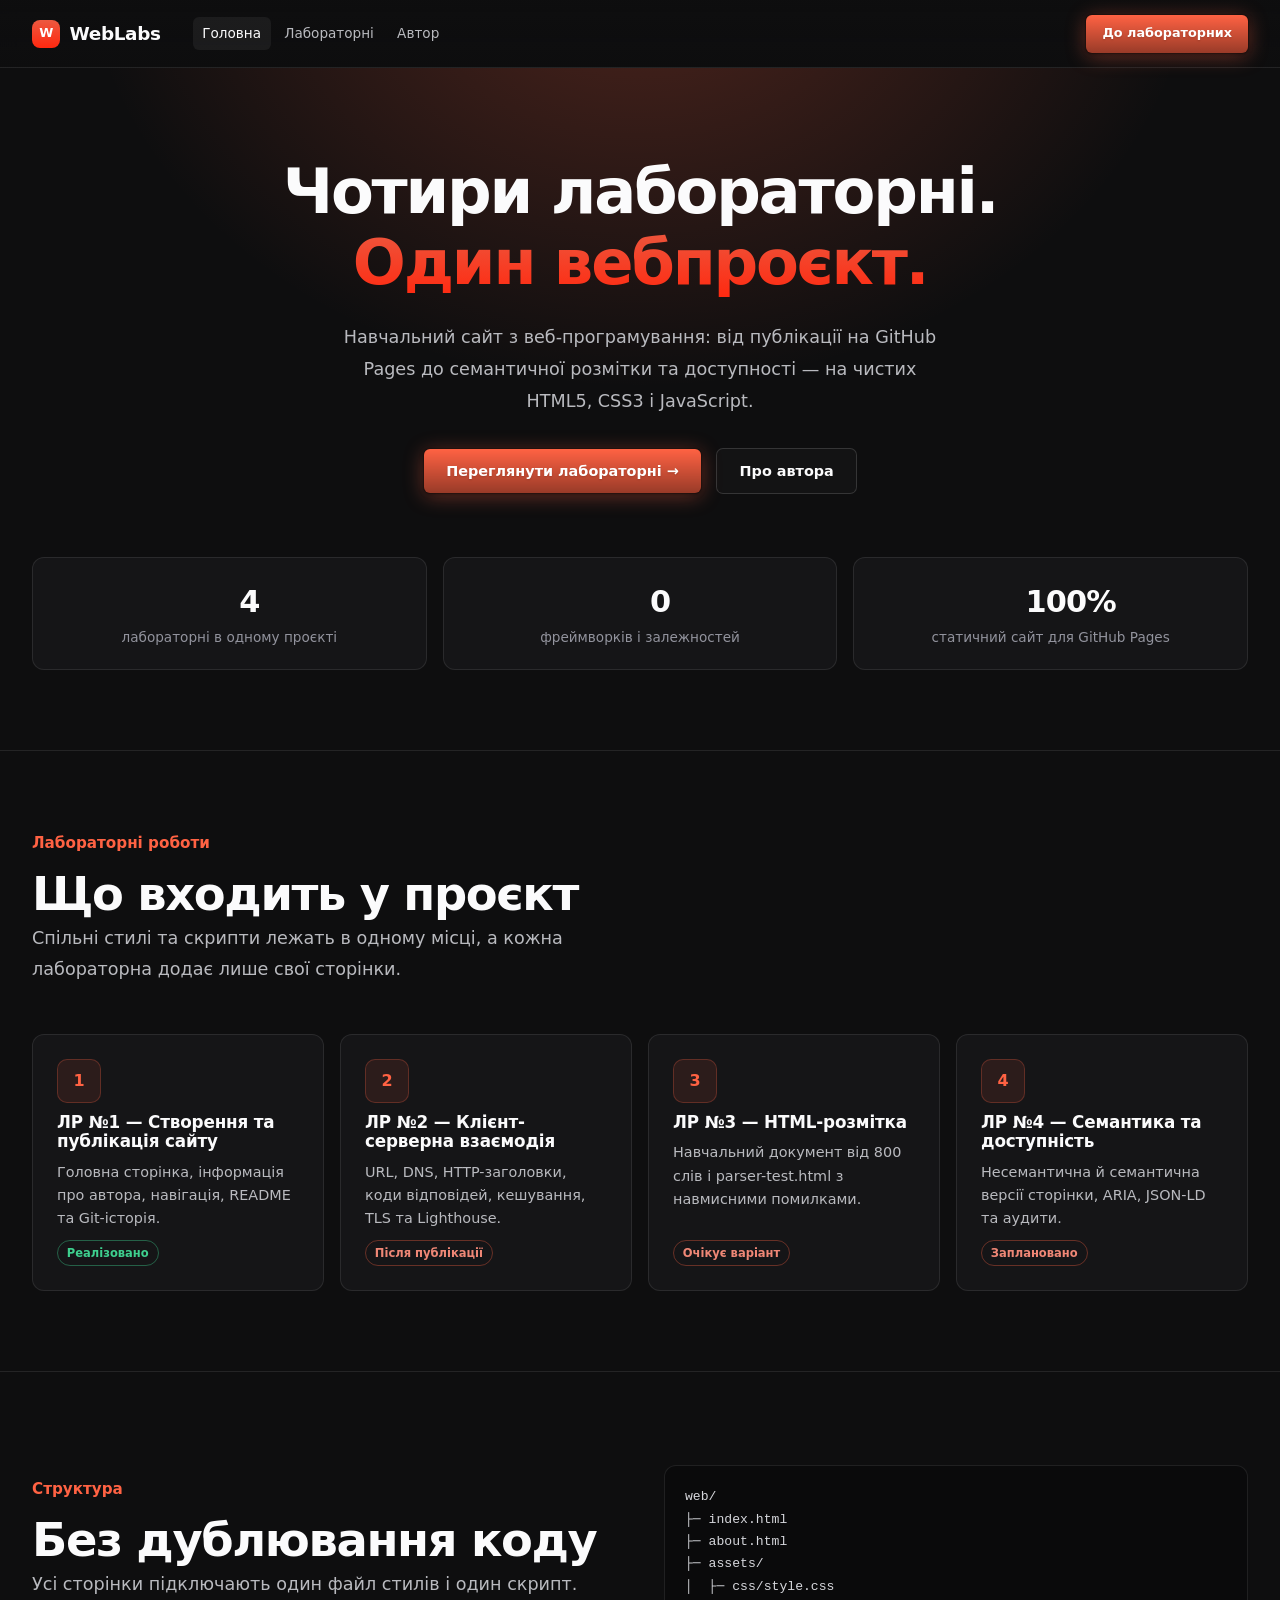
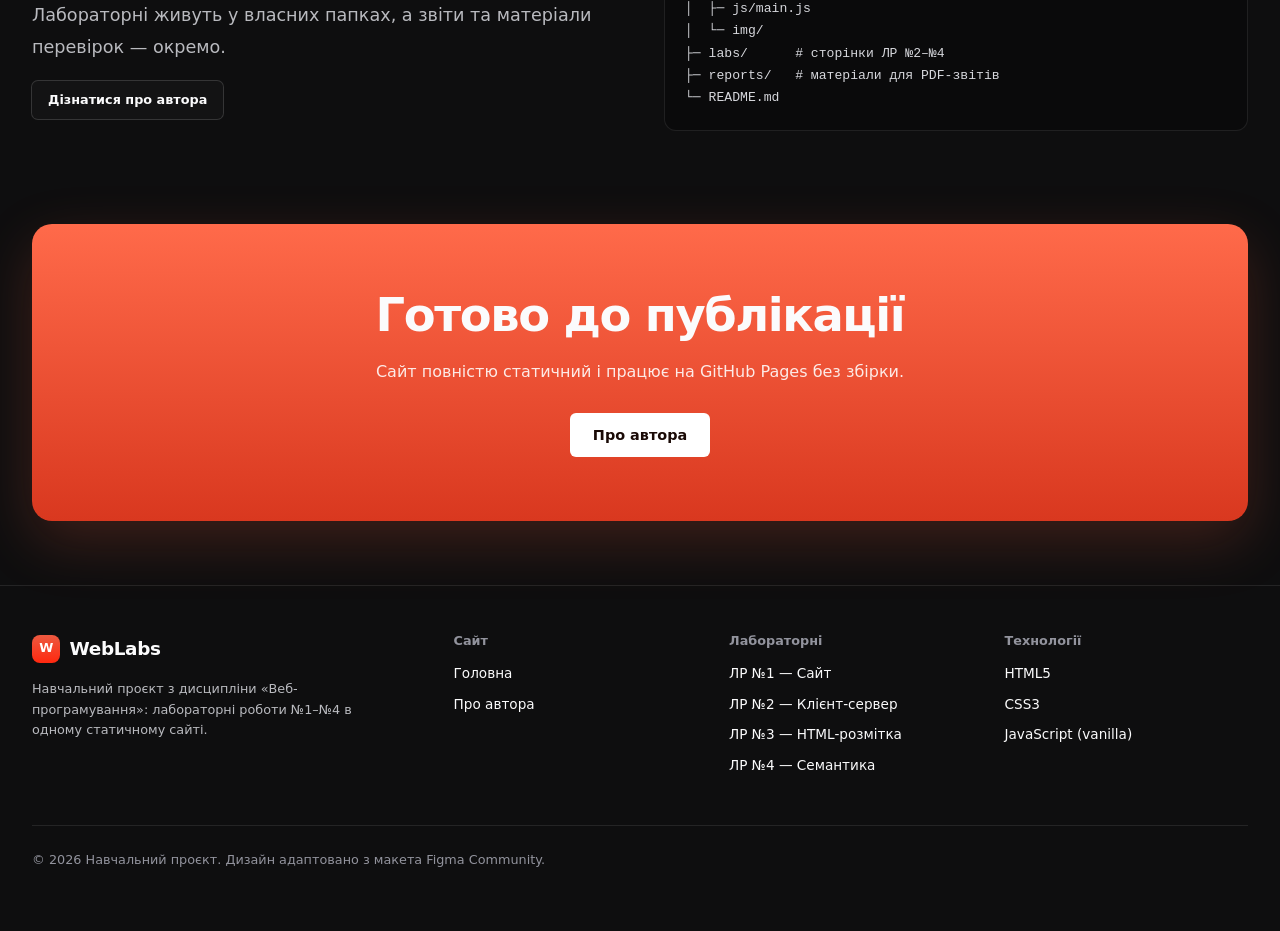
==== index.html @ 7c7b44e9 "feat(home): add home page with hero, lab overview and project structure" ====
<!DOCTYPE html>
<html lang="uk">
<head>
  <meta charset="utf-8">
  <meta name="viewport" content="width=device-width, initial-scale=1">
  <title>WebLabs — лабораторні роботи з веб-програмування</title>
  <meta name="description" content="Навчальний сайт з дисципліни «Веб-програмування»: лабораторні роботи №1–№4 — публікація сайту, клієнт-серверна взаємодія, HTML-розмітка та семантика.">
  <meta name="theme-color" content="#0e0e0f">
  <link rel="icon" href="assets/img/favicon.svg" type="image/svg+xml">
  <link rel="stylesheet" href="assets/css/style.css">
</head>
<body>
<a class="skip-link" href="#main">Перейти до основного вмісту</a>
<header class="site-header">
  <div class="container">
    <a class="logo" href="index.html" aria-label="Веб-програмування — на головну"><span class="logo-mark" aria-hidden="true">W</span>WebLabs</a>
    <button class="nav-toggle" type="button" aria-expanded="false" aria-controls="primary-nav" aria-label="Меню"><span></span></button>
    <nav class="primary-nav" id="primary-nav" aria-label="Головна навігація">
      <ul class="nav-list">
        <li><a href="index.html" aria-current="page">Головна</a></li>
        <li><a href="index.html#labs">Лабораторні</a></li>
        <li><a href="about.html">Автор</a></li>
      </ul>
    </nav>
    <div class="header-actions"><a class="btn btn-primary" href="index.html#labs">До лабораторних</a></div>
  </div>
</header>
<main id="main">
  <section class="hero" aria-labelledby="hero-title">
    <div class="container">
      <h1 class="title-xl" id="hero-title">Чотири лабораторні.<br><span class="accent-text">Один вебпроєкт.</span></h1>
      <p class="lead">Навчальний сайт з веб-програмування: від публікації на GitHub Pages до семантичної розмітки та доступності — на чистих HTML5, CSS3 і JavaScript.</p>
      <div class="hero-actions">
        <a class="btn btn-primary btn-lg" href="#labs">Переглянути лабораторні →</a>
        <a class="btn btn-ghost btn-lg" href="about.html">Про автора</a>
      </div>
      <dl class="stats" aria-label="Коротко про проєкт">
        <div class="stat"><dd class="stat-value">4</dd><dt class="stat-label">лабораторні в одному проєкті</dt></div>
        <div class="stat"><dd class="stat-value">0</dd><dt class="stat-label">фреймворків і залежностей</dt></div>
        <div class="stat"><dd class="stat-value">100%</dd><dt class="stat-label">статичний сайт для GitHub Pages</dt></div>
      </dl>
    </div>
  </section>

  <section class="section" id="labs" aria-labelledby="labs-title">
    <div class="container">
      <div class="section-head reveal">
        <p class="eyebrow">Лабораторні роботи</p>
        <h2 class="title-lg" id="labs-title">Що входить у проєкт</h2>
        <p class="lead">Спільні стилі та скрипти лежать в одному місці, а кожна лабораторна додає лише свої сторінки.</p>
      </div>
      <ul class="card-grid">
        <li class="card reveal"><span class="card-icon" aria-hidden="true">1</span><h3>ЛР №1 — Створення та публікація сайту</h3><p>Головна сторінка, інформація про автора, навігація, README та Git-історія.</p><span class="badge badge-ok">Реалізовано</span></li>
        <li class="card reveal"><span class="card-icon" aria-hidden="true">2</span><h3>ЛР №2 — Клієнт-серверна взаємодія</h3><p>URL, DNS, HTTP-заголовки, коди відповідей, кешування, TLS та Lighthouse.</p><span class="badge badge-todo">Після публікації</span></li>
        <li class="card reveal"><span class="card-icon" aria-hidden="true">3</span><h3>ЛР №3 — HTML-розмітка</h3><p>Навчальний документ від 800 слів і parser-test.html з навмисними помилками.</p><span class="badge badge-todo">Очікує варіант</span></li>
        <li class="card reveal"><span class="card-icon" aria-hidden="true">4</span><h3>ЛР №4 — Семантика та доступність</h3><p>Несемантична й семантична версії сторінки, ARIA, JSON-LD та аудити.</p><span class="badge badge-todo">Заплановано</span></li>
      </ul>
    </div>
  </section>

  <section class="section" aria-labelledby="stack-title">
    <div class="container split">
      <div class="reveal">
        <p class="eyebrow">Структура</p>
        <h2 class="title-lg" id="stack-title">Без дублювання коду</h2>
        <p class="lead">Усі сторінки підключають один файл стилів і один скрипт. Лабораторні живуть у власних папках, а звіти та матеріали перевірок — окремо.</p>
        <a class="btn btn-ghost" href="about.html">Дізнатися про автора</a>
      </div>
      <pre class="code-block reveal" aria-label="Структура папок проєкту"><code>web/
├─ index.html
├─ about.html
├─ assets/
│  ├─ css/style.css
│  ├─ js/main.js
│  └─ img/
├─ labs/      # сторінки ЛР №2–№4
├─ reports/   # матеріали для PDF-звітів
└─ README.md</code></pre>
    </div>
  </section>

  <section class="container" aria-labelledby="cta-title">
    <div class="cta reveal">
      <h2 class="title-lg" id="cta-title">Готово до публікації</h2>
      <p>Сайт повністю статичний і працює на GitHub Pages без збірки.</p>
      <a class="btn btn-lg" href="about.html">Про автора</a>
    </div>
  </section>
</main>
<footer class="site-footer">
  <div class="container">
    <div class="footer-grid">
      <div>
        <a class="logo" href="index.html"><span class="logo-mark" aria-hidden="true">W</span>WebLabs</a>
        <p class="footer-note">Навчальний проєкт з дисципліни «Веб-програмування»: лабораторні роботи №1–№4 в одному статичному сайті.</p>
      </div>
      <div><h2>Сайт</h2><ul><li><a href="index.html">Головна</a></li><li><a href="about.html">Про автора</a></li></ul></div>
      <div><h2>Лабораторні</h2><ul><li><a href="index.html#labs">ЛР №1 — Сайт</a></li><li>ЛР №2 — Клієнт-сервер</li><li>ЛР №3 — HTML-розмітка</li><li>ЛР №4 — Семантика</li></ul></div>
      <div><h2>Технології</h2><ul><li>HTML5</li><li>CSS3</li><li>JavaScript (vanilla)</li></ul></div>
    </div>
    <p class="copyright">© <span id="year">2026</span> Навчальний проєкт. Дизайн адаптовано з макета Figma Community.</p>
  </div>
</footer>
<script src="assets/js/main.js" defer></script>
</body>
</html>
---- assets/css/style.css ----
/* ==========================================================================
   Веб-програмування — спільні стилі для всіх лабораторних
   Дизайн адаптовано з Figma Community (темна тема, акцент #ff6243, шрифт Inter)
   ========================================================================== */

/* ---------- Design tokens ---------- */
:root {
  --bg: #0e0e0f;
  --bg-elevated: #151517;
  --surface: #1a1a1d;
  --border: rgba(255, 255, 255, 0.09);
  --border-strong: rgba(255, 255, 255, 0.16);
  --text: #fbfbfc;
  --text-muted: #b9babf;
  --text-dim: #92939d;
  --accent: #ff6243;
  --accent-light: #ef8776;
  --accent-dark: #ec5940;
  --accent-deep: #ff280f;
  --success: #3ecf8e;

  --font-sans: "Inter", system-ui, -apple-system, "Segoe UI", Roboto, Arial, sans-serif;
  --font-mono: ui-monospace, "SFMono-Regular", Menlo, Consolas, monospace;

  --radius-sm: 6px;
  --radius-md: 12px;
  --radius-lg: 20px;
  --container: 1216px;
  --header-h: 68px;

  --shadow-accent: 0 0 0 1px rgba(0, 0, 0, 0.2), 0 1px 4px rgba(0, 0, 0, 0.5),
    0 3px 20px rgba(255, 100, 69, 0.4);
}

/* ---------- Reset / base ---------- */
*, *::before, *::after { box-sizing: border-box; }
html { scroll-behavior: smooth; scroll-padding-top: calc(var(--header-h) + 16px); }
body {
  margin: 0;
  background: var(--bg);
  color: var(--text);
  font-family: var(--font-sans);
  font-size: 1rem;
  line-height: 1.6;
  -webkit-font-smoothing: antialiased;
}
img, svg { max-width: 100%; display: block; }
a { color: inherit; text-decoration: none; }
p { margin: 0 0 1em; }
h1, h2, h3, h4 { margin: 0; line-height: 1.15; letter-spacing: -0.02em; }
ul { margin: 0; padding: 0; list-style: none; }
:focus-visible { outline: 2px solid var(--accent); outline-offset: 3px; border-radius: 4px; }

.container { width: min(100% - 2rem, var(--container)); margin-inline: auto; }
.visually-hidden {
  position: absolute; width: 1px; height: 1px; margin: -1px; padding: 0;
  overflow: hidden; clip: rect(0 0 0 0); white-space: nowrap; border: 0;
}
.skip-link {
  position: absolute; left: 1rem; top: -4rem; z-index: 200;
  background: var(--accent); color: #fff; padding: .6rem 1rem; border-radius: var(--radius-sm);
  font-weight: 600; transition: top .15s;
}
.skip-link:focus { top: 1rem; }

/* ---------- Typography helpers ---------- */
.eyebrow { color: var(--accent); font-size: .95rem; font-weight: 600; margin-bottom: .75rem; }
.title-xl { font-size: clamp(2.25rem, 6vw, 3.9rem); font-weight: 600; letter-spacing: -0.035em; line-height: 1.14; }
.title-lg { font-size: clamp(1.8rem, 4vw, 2.9rem); font-weight: 600; letter-spacing: -0.03em; line-height: 1.2; }
.lead { color: var(--text-muted); font-size: 1.1rem; line-height: 1.8; max-width: 38rem; }
.accent-text {
  background: linear-gradient(180deg, var(--accent-dark), var(--accent-deep));
  -webkit-background-clip: text; background-clip: text; color: transparent;
}
.text-center { text-align: center; }
.text-center .lead { margin-inline: auto; }

/* ---------- Buttons ---------- */
.btn {
  display: inline-flex; align-items: center; justify-content: center; gap: .5rem;
  height: 38px; padding: 0 1rem; border-radius: var(--radius-sm);
  font: 600 .8rem/1 var(--font-sans); cursor: pointer; border: 0;
  transition: transform .15s, filter .15s, background .15s;
}
.btn:hover { transform: translateY(-1px); }
.btn-primary {
  color: #fff; box-shadow: var(--shadow-accent); text-shadow: 0 1px 2px rgba(0, 0, 0, .15);
  background: linear-gradient(180deg, rgba(0,0,0,0), rgba(0,0,0,.4)), var(--accent);
}
.btn-primary:hover { filter: brightness(1.08); }
.btn-ghost { color: var(--text); background: rgba(255,255,255,.02); box-shadow: 0 0 0 1px var(--border-strong); }
.btn-ghost:hover { background: rgba(255,255,255,.07); }
.btn-lg { height: 44px; padding: 0 1.4rem; font-size: .9rem; }

/* ---------- Header / nav ---------- */
.site-header {
  position: sticky; top: 0; z-index: 100; height: var(--header-h);
  background: linear-gradient(180deg, rgba(14,14,15,.96), rgba(14,14,15,.8));
  backdrop-filter: blur(10px); border-bottom: 1px solid var(--border);
}
.site-header .container { height: 100%; display: flex; align-items: center; gap: 2rem; }
.logo { display: inline-flex; align-items: center; gap: .6rem; font-weight: 700; font-size: 1.15rem; letter-spacing: -0.02em; }
.logo-mark {
  width: 28px; height: 28px; border-radius: 8px; display: grid; place-items: center;
  background: linear-gradient(180deg, var(--accent-dark), var(--accent-deep)); color: #fff; font-size: .8rem;
}
.nav-list { display: flex; gap: .25rem; }
.nav-list a {
  display: block; padding: .35rem .6rem; border-radius: var(--radius-sm);
  font-size: .85rem; font-weight: 500; color: var(--text-muted); transition: color .15s, background .15s;
}
.nav-list a:hover, .nav-list a[aria-current="page"] { color: var(--text); background: rgba(255,255,255,.06); }
.header-actions { margin-left: auto; display: flex; gap: .75rem; }
.nav-toggle {
  display: none; margin-left: auto; width: 40px; height: 40px; border-radius: var(--radius-sm);
  background: transparent; border: 1px solid var(--border-strong); color: var(--text); cursor: pointer;
}
.nav-toggle span, .nav-toggle span::before, .nav-toggle span::after {
  display: block; width: 18px; height: 2px; background: currentColor; position: relative; margin: auto; transition: .2s;
}
.nav-toggle span::before, .nav-toggle span::after { content: ""; position: absolute; left: 0; }
.nav-toggle span::before { top: -6px; } .nav-toggle span::after { top: 6px; }

/* ---------- Hero ---------- */
.hero { position: relative; padding: 5.5rem 0 4rem; text-align: center; overflow: hidden; isolation: isolate; }
.hero::before {
  content: ""; position: absolute; inset: -20% 0 auto; height: 520px; z-index: -1;
  background: radial-gradient(ellipse at 50% 0%, rgba(255,98,67,.28), transparent 62%);
}
.hero .lead { margin: 1.5rem auto 2rem; }
.hero-actions { display: flex; gap: 1rem; justify-content: center; flex-wrap: wrap; }

.stats { display: grid; grid-template-columns: repeat(3, 1fr); gap: 1rem; margin-top: 4rem; }
.stat { padding: 1.25rem; border: 1px solid var(--border); border-radius: var(--radius-md); background: var(--bg-elevated); }
.stat-value { font-size: 1.9rem; font-weight: 600; letter-spacing: -0.03em; }
.stat-label { color: var(--text-dim); font-size: .85rem; }

/* ---------- Sections / cards ---------- */
.section { padding: 5rem 0; border-top: 1px solid var(--border); }
.section-head { margin-bottom: 3rem; }
.card-grid { display: grid; gap: 1rem; grid-template-columns: repeat(4, 1fr); }
.card {
  position: relative; display: flex; flex-direction: column; gap: .6rem; padding: 1.5rem;
  background: var(--bg-elevated); border: 1px solid var(--border); border-radius: var(--radius-md);
  transition: border-color .2s, transform .2s, background .2s;
}
a.card:hover { border-color: rgba(255,98,67,.5); transform: translateY(-3px); background: var(--surface); }
.card-icon {
  width: 44px; height: 44px; border-radius: 10px; display: grid; place-items: center;
  color: var(--accent); background: rgba(255,98,67,.1); border: 1px solid rgba(255,98,67,.25);
  font-weight: 700;
}
.card h3 { font-size: 1.05rem; letter-spacing: -0.01em; }
.card p { color: var(--text-muted); font-size: .9rem; margin: 0; }
.badge {
  align-self: flex-start; margin-top: auto; font-size: .72rem; font-weight: 600; padding: .2rem .55rem;
  border-radius: 999px; border: 1px solid var(--border-strong); color: var(--text-dim);
}
.badge-ok { color: var(--success); border-color: rgba(62,207,142,.4); }
.badge-todo { color: var(--accent-light); border-color: rgba(255,98,67,.35); }

.split { display: grid; grid-template-columns: 1fr 1fr; gap: 3rem; align-items: center; }
.panel { padding: 2rem; border-radius: var(--radius-lg); border: 1px solid var(--border); background: var(--bg-elevated); }
.facts { display: grid; gap: .9rem; }
.facts div { display: flex; justify-content: space-between; gap: 1rem; padding-bottom: .9rem; border-bottom: 1px solid var(--border); font-size: .92rem; }
.facts dt { color: var(--text-dim); }
.facts dd { margin: 0; font-weight: 500; text-align: right; }
.placeholder { color: var(--accent-light); font-style: italic; }

.code-block {
  font: .82rem/1.7 var(--font-mono); padding: 1.25rem; border-radius: var(--radius-md); overflow-x: auto;
  background: #0a0a0b; border: 1px solid var(--border); color: #d6d7dc;
}

/* ---------- CTA / footer ---------- */
.cta {
  margin: 0 auto 4rem; padding: 4rem 1.5rem; text-align: center; border-radius: var(--radius-lg);
  background: linear-gradient(180deg, #ff6a4a, #d9381f); box-shadow: 0 20px 60px rgba(255,98,67,.2);
}
.cta p { color: rgba(255,255,255,.88); margin: 1rem 0 1.75rem; }
.cta .btn { background: #fff; color: #1a0a06; box-shadow: none; text-shadow: none; }
.site-footer { border-top: 1px solid var(--border); padding: 3rem 0; }
.footer-grid { display: grid; grid-template-columns: 1.6fr repeat(3, 1fr); gap: 2rem; }
.footer-grid h2 { font-size: .8rem; color: var(--text-dim); font-weight: 600; letter-spacing: 0; margin-bottom: .9rem; }
.footer-grid li { margin-bottom: .55rem; font-size: .85rem; }
.footer-grid a:hover { color: var(--accent-light); }
.footer-note { color: var(--text-muted); font-size: .8rem; max-width: 22rem; margin-top: 1rem; }
.copyright { margin-top: 2.5rem; padding-top: 1.5rem; border-top: 1px solid var(--border); color: var(--text-dim); font-size: .8rem; }

/* ---------- Reveal animation ---------- */
.reveal { opacity: 0; transform: translateY(16px); transition: opacity .6s, transform .6s; }
.reveal.is-visible { opacity: 1; transform: none; }
@media (prefers-reduced-motion: reduce) {
  html { scroll-behavior: auto; }
  .reveal { opacity: 1; transform: none; transition: none; }
  * { animation: none !important; }
}

/* ---------- Responsive ---------- */
@media (max-width: 1024px) { .card-grid { grid-template-columns: repeat(2, 1fr); } }
@media (max-width: 860px) {
  .nav-toggle { display: block; }
  .header-actions { display: none; }
  .primary-nav {
    position: absolute; inset: var(--header-h) 0 auto 0; background: var(--bg); border-bottom: 1px solid var(--border);
    padding: 1rem; display: none;
  }
  .primary-nav.is-open { display: block; }
  .nav-list { flex-direction: column; }
  .nav-list a { padding: .8rem .75rem; font-size: 1rem; }
  .split { grid-template-columns: 1fr; gap: 2rem; }
  .footer-grid { grid-template-columns: 1fr 1fr; }
}
@media (max-width: 560px) {
  .hero { padding: 3.5rem 0 2.5rem; }
  .stats { grid-template-columns: 1fr; }
  .card-grid { grid-template-columns: 1fr; }
  .section { padding: 3.5rem 0; }
  .footer-grid { grid-template-columns: 1fr; }
}
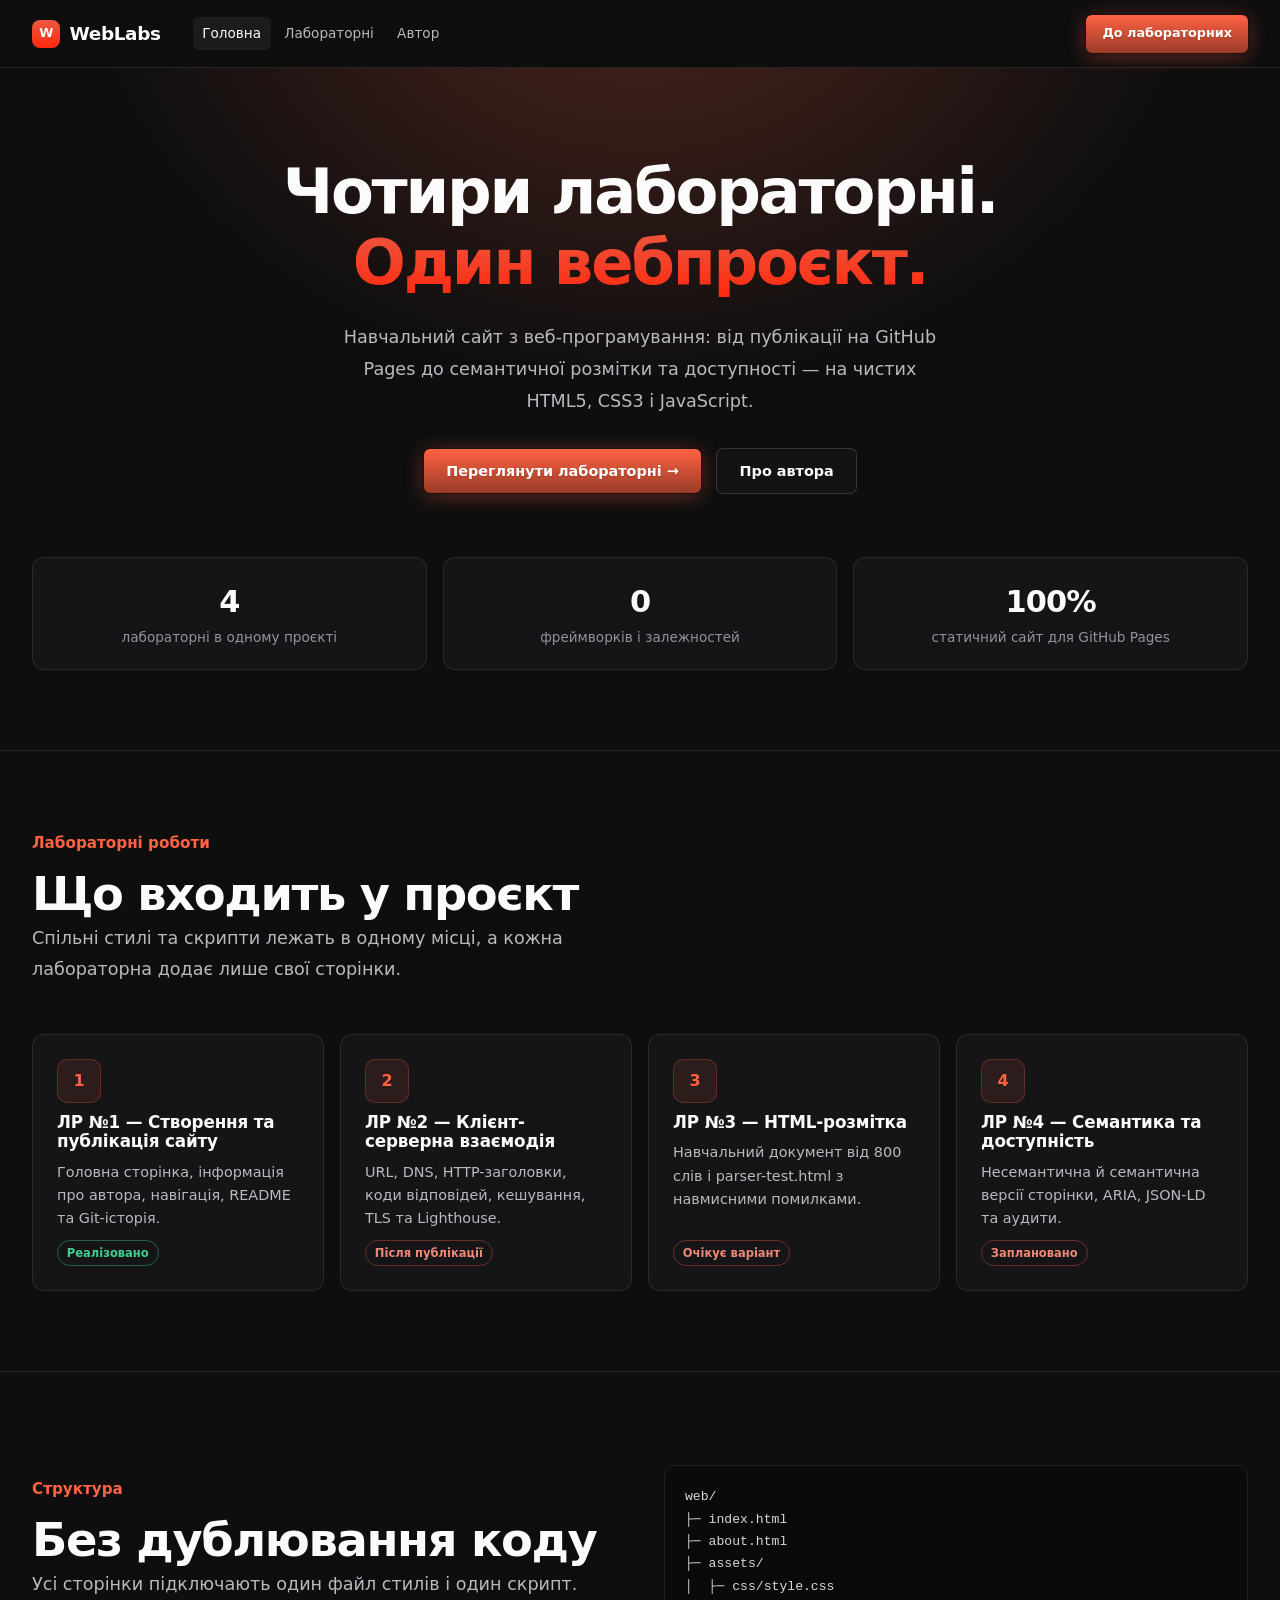
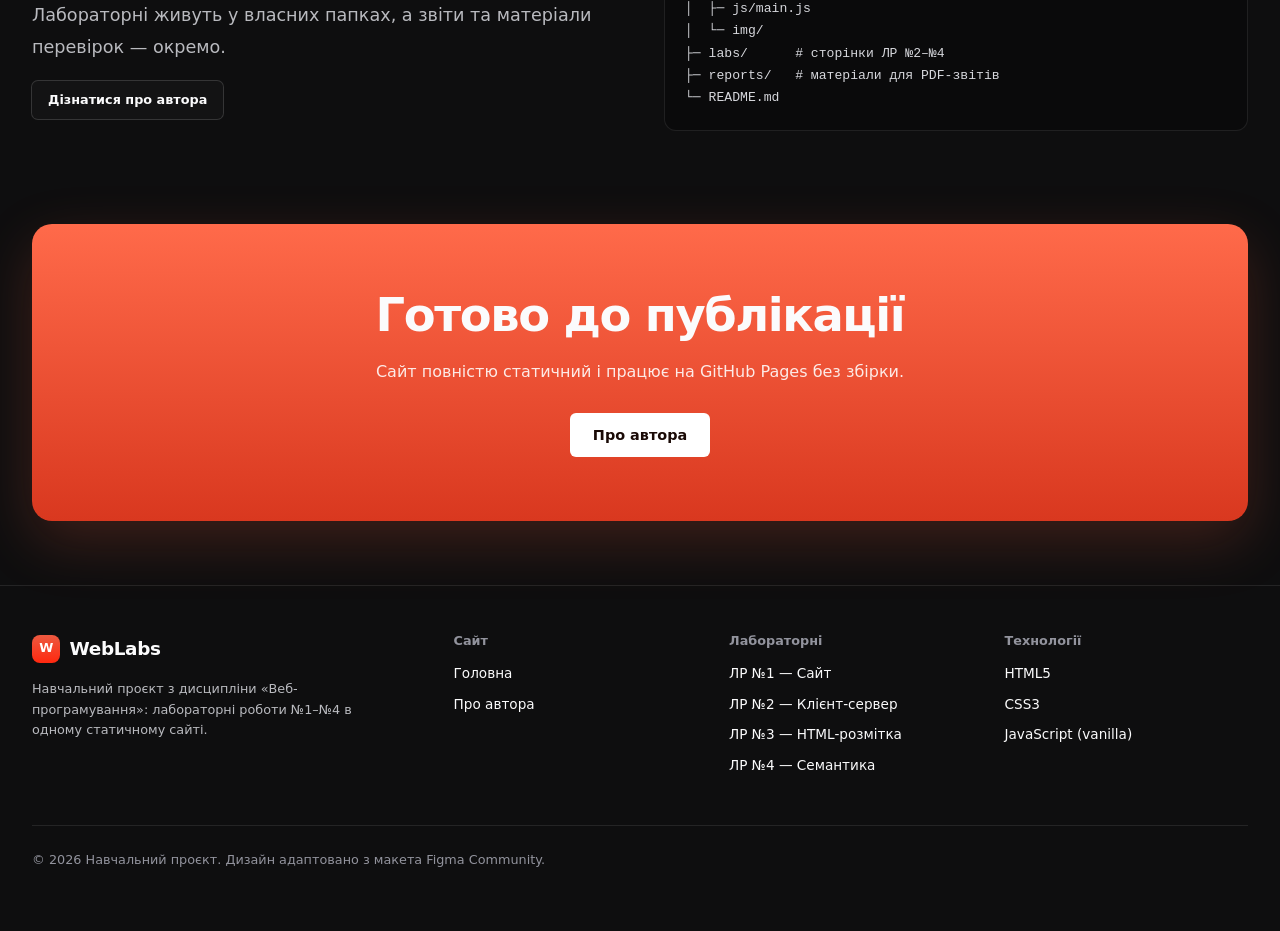
==== commit a3e9e35c: "feat(about): add author page; docs: write full README" ====
--- a/index.html
+++ b/index.html
@@ -35,9 +35,9 @@
         <a class="btn btn-ghost btn-lg" href="about.html">Про автора</a>
       </div>
       <dl class="stats" aria-label="Коротко про проєкт">
-        <div class="stat"><dd class="stat-value">4</dd><dt class="stat-label">лабораторні в одному проєкті</dt></div>
-        <div class="stat"><dd class="stat-value">0</dd><dt class="stat-label">фреймворків і залежностей</dt></div>
-        <div class="stat"><dd class="stat-value">100%</dd><dt class="stat-label">статичний сайт для GitHub Pages</dt></div>
+        <div class="stat"><dt class="stat-label">лабораторні в одному проєкті</dt><dd class="stat-value">4</dd></div>
+        <div class="stat"><dt class="stat-label">фреймворків і залежностей</dt><dd class="stat-value">0</dd></div>
+        <div class="stat"><dt class="stat-label">статичний сайт для GitHub Pages</dt><dd class="stat-value">100%</dd></div>
       </dl>
     </div>
   </section>
--- a/assets/css/style.css
+++ b/assets/css/style.css
@@ -131,8 +131,8 @@
 .hero-actions { display: flex; gap: 1rem; justify-content: center; flex-wrap: wrap; }
 
 .stats { display: grid; grid-template-columns: repeat(3, 1fr); gap: 1rem; margin-top: 4rem; }
-.stat { padding: 1.25rem; border: 1px solid var(--border); border-radius: var(--radius-md); background: var(--bg-elevated); }
-.stat-value { font-size: 1.9rem; font-weight: 600; letter-spacing: -0.03em; }
+.stat { display: flex; flex-direction: column-reverse; padding: 1.25rem; border: 1px solid var(--border); border-radius: var(--radius-md); background: var(--bg-elevated); }
+.stat-value { margin: 0; font-size: 1.9rem; font-weight: 600; letter-spacing: -0.03em; }
 .stat-label { color: var(--text-dim); font-size: .85rem; }
 
 /* ---------- Sections / cards ---------- */
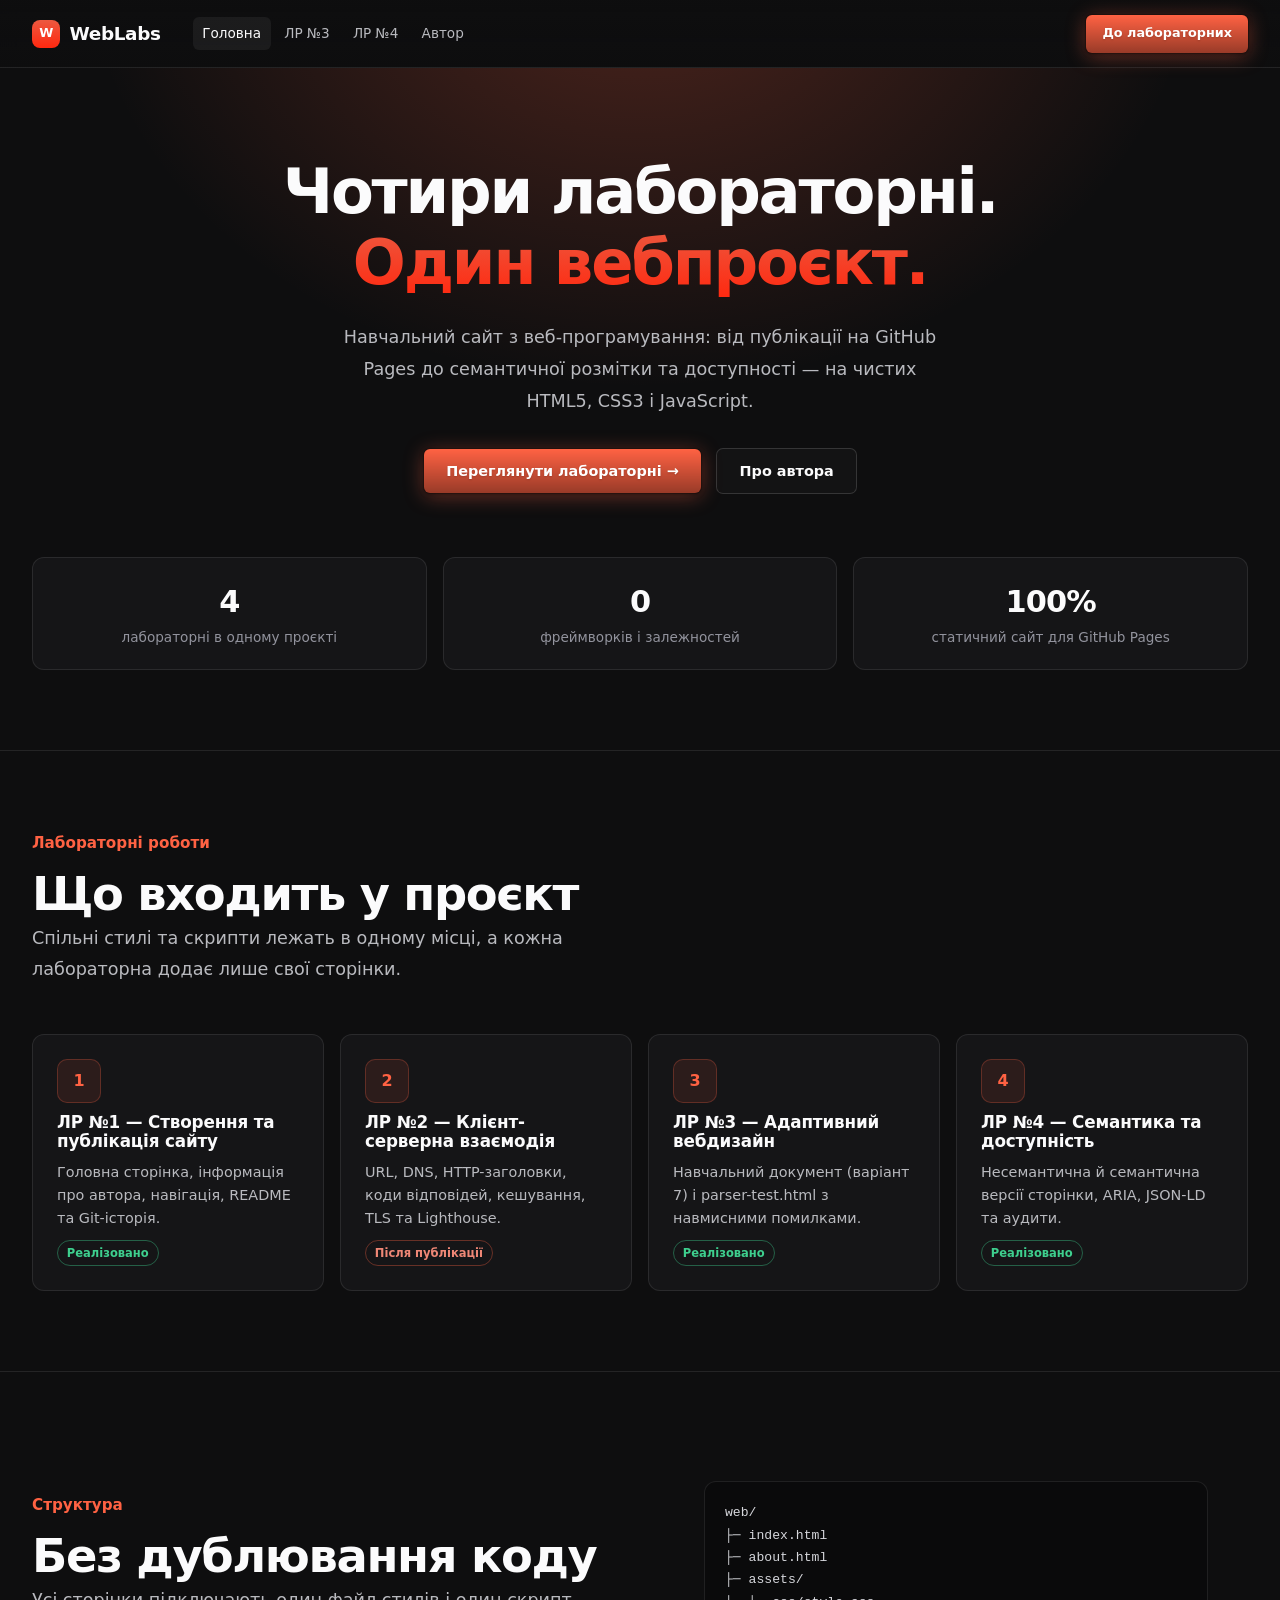
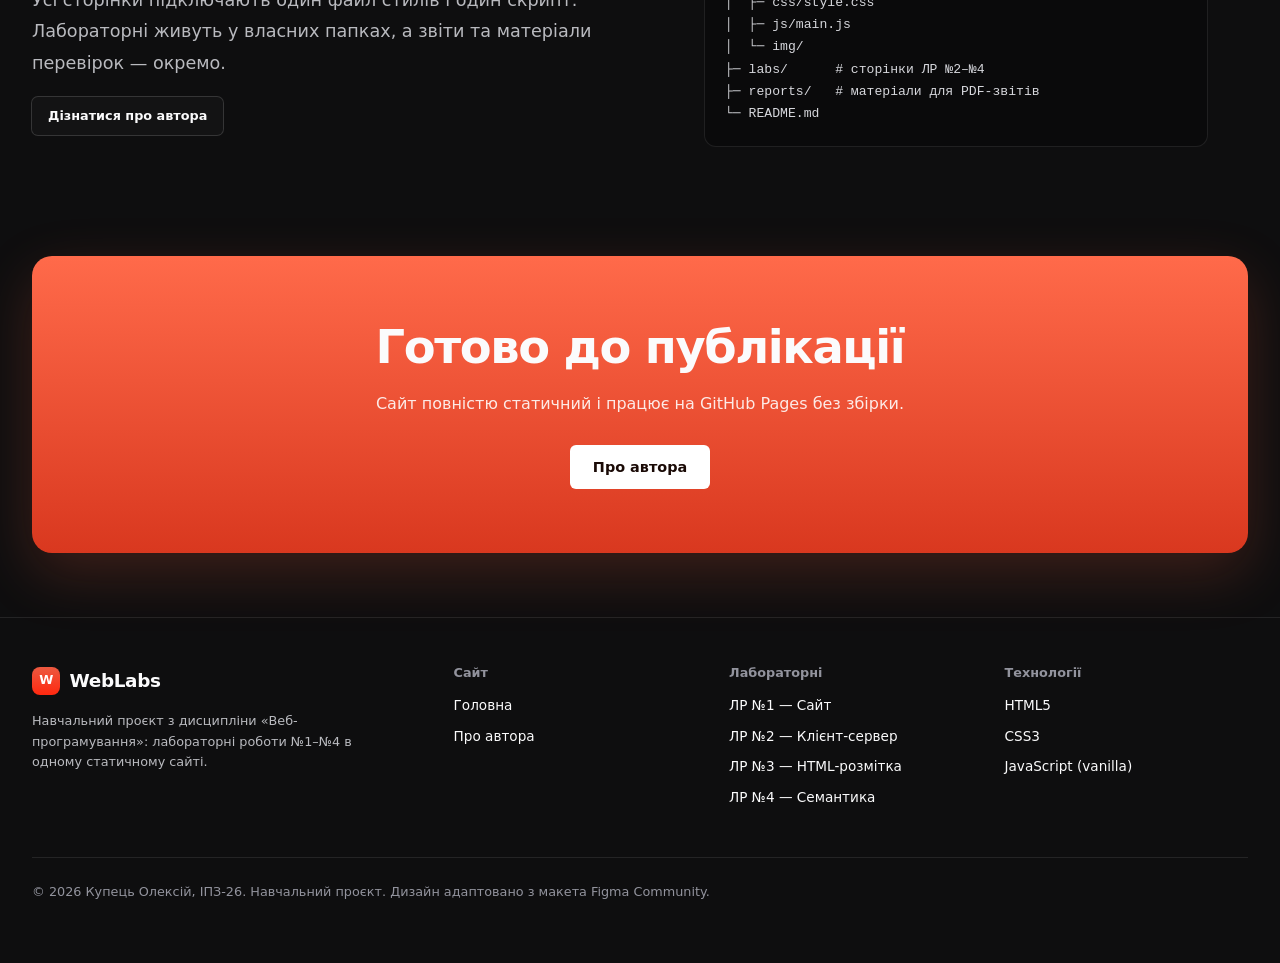
==== commit 7a98084d: "feat(nav): link lab pages from header and home, add lab4 overview, fix logo accessible name" ====
--- a/index.html
+++ b/index.html
@@ -13,14 +13,10 @@
 <a class="skip-link" href="#main">Перейти до основного вмісту</a>
 <header class="site-header">
   <div class="container">
-    <a class="logo" href="index.html" aria-label="Веб-програмування — на головну"><span class="logo-mark" aria-hidden="true">W</span>WebLabs</a>
+    <a class="logo" href="index.html"><span class="logo-mark" aria-hidden="true">W</span>WebLabs</a>
     <button class="nav-toggle" type="button" aria-expanded="false" aria-controls="primary-nav" aria-label="Меню"><span></span></button>
     <nav class="primary-nav" id="primary-nav" aria-label="Головна навігація">
-      <ul class="nav-list">
-        <li><a href="index.html" aria-current="page">Головна</a></li>
-        <li><a href="index.html#labs">Лабораторні</a></li>
-        <li><a href="about.html">Автор</a></li>
-      </ul>
+      <ul class="nav-list"><li><a href="index.html" aria-current="page">Головна</a></li><li><a href="labs/lab3/document.html">ЛР №3</a></li><li><a href="labs/lab4/index.html">ЛР №4</a></li><li><a href="about.html">Автор</a></li></ul>
     </nav>
     <div class="header-actions"><a class="btn btn-primary" href="index.html#labs">До лабораторних</a></div>
   </div>
@@ -52,8 +48,8 @@
       <ul class="card-grid">
         <li class="card reveal"><span class="card-icon" aria-hidden="true">1</span><h3>ЛР №1 — Створення та публікація сайту</h3><p>Головна сторінка, інформація про автора, навігація, README та Git-історія.</p><span class="badge badge-ok">Реалізовано</span></li>
         <li class="card reveal"><span class="card-icon" aria-hidden="true">2</span><h3>ЛР №2 — Клієнт-серверна взаємодія</h3><p>URL, DNS, HTTP-заголовки, коди відповідей, кешування, TLS та Lighthouse.</p><span class="badge badge-todo">Після публікації</span></li>
-        <li class="card reveal"><span class="card-icon" aria-hidden="true">3</span><h3>ЛР №3 — HTML-розмітка</h3><p>Навчальний документ від 800 слів і parser-test.html з навмисними помилками.</p><span class="badge badge-todo">Очікує варіант</span></li>
-        <li class="card reveal"><span class="card-icon" aria-hidden="true">4</span><h3>ЛР №4 — Семантика та доступність</h3><p>Несемантична й семантична версії сторінки, ARIA, JSON-LD та аудити.</p><span class="badge badge-todo">Заплановано</span></li>
+        <li class="card reveal"><span class="card-icon" aria-hidden="true">3</span><h3><a href="labs/lab3/document.html">ЛР №3 — Адаптивний вебдизайн</a></h3><p>Навчальний документ (варіант 7) і parser-test.html з навмисними помилками.</p><span class="badge badge-ok">Реалізовано</span></li>
+        <li class="card reveal"><span class="card-icon" aria-hidden="true">4</span><h3><a href="labs/lab4/index.html">ЛР №4 — Семантика та доступність</a></h3><p>Несемантична й семантична версії сторінки, ARIA, JSON-LD та аудити.</p><span class="badge badge-ok">Реалізовано</span></li>
       </ul>
     </div>
   </section>
@@ -66,7 +62,7 @@
         <p class="lead">Усі сторінки підключають один файл стилів і один скрипт. Лабораторні живуть у власних папках, а звіти та матеріали перевірок — окремо.</p>
         <a class="btn btn-ghost" href="about.html">Дізнатися про автора</a>
       </div>
-      <pre class="code-block reveal" aria-label="Структура папок проєкту"><code>web/
+      <figure class="reveal"><figcaption class="visually-hidden">Структура папок проєкту</figcaption><pre class="code-block"><code>web/
 ├─ index.html
 ├─ about.html
 ├─ assets/
@@ -75,7 +71,7 @@
 │  └─ img/
 ├─ labs/      # сторінки ЛР №2–№4
 ├─ reports/   # матеріали для PDF-звітів
-└─ README.md</code></pre>
+└─ README.md</code></pre></figure>
     </div>
   </section>
 
@@ -95,10 +91,10 @@
         <p class="footer-note">Навчальний проєкт з дисципліни «Веб-програмування»: лабораторні роботи №1–№4 в одному статичному сайті.</p>
       </div>
       <div><h2>Сайт</h2><ul><li><a href="index.html">Головна</a></li><li><a href="about.html">Про автора</a></li></ul></div>
-      <div><h2>Лабораторні</h2><ul><li><a href="index.html#labs">ЛР №1 — Сайт</a></li><li>ЛР №2 — Клієнт-сервер</li><li>ЛР №3 — HTML-розмітка</li><li>ЛР №4 — Семантика</li></ul></div>
+      <div><h2>Лабораторні</h2><ul><li><a href="index.html#labs">ЛР №1 — Сайт</a></li><li>ЛР №2 — Клієнт-сервер</li><li><a href="labs/lab3/document.html">ЛР №3 — HTML-розмітка</a></li><li><a href="labs/lab4/index.html">ЛР №4 — Семантика</a></li></ul></div>
       <div><h2>Технології</h2><ul><li>HTML5</li><li>CSS3</li><li>JavaScript (vanilla)</li></ul></div>
     </div>
-    <p class="copyright">© <span id="year">2026</span> Навчальний проєкт. Дизайн адаптовано з макета Figma Community.</p>
+    <p class="copyright">© <span id="year">2026</span> Купець Олексій, ІПЗ-26. Навчальний проєкт. Дизайн адаптовано з макета Figma Community.</p>
   </div>
 </footer>
 <script src="assets/js/main.js" defer></script>
--- a/assets/css/style.css
+++ b/assets/css/style.css
@@ -218,3 +218,7 @@
   .section { padding: 3.5rem 0; }
   .footer-grid { grid-template-columns: 1fr; }
 }
+
+/* Посилання-заголовки карток */
+.card h3 a::after { content: ""; position: absolute; inset: 0; }
+.card h3 a:hover { color: var(--accent-light); }
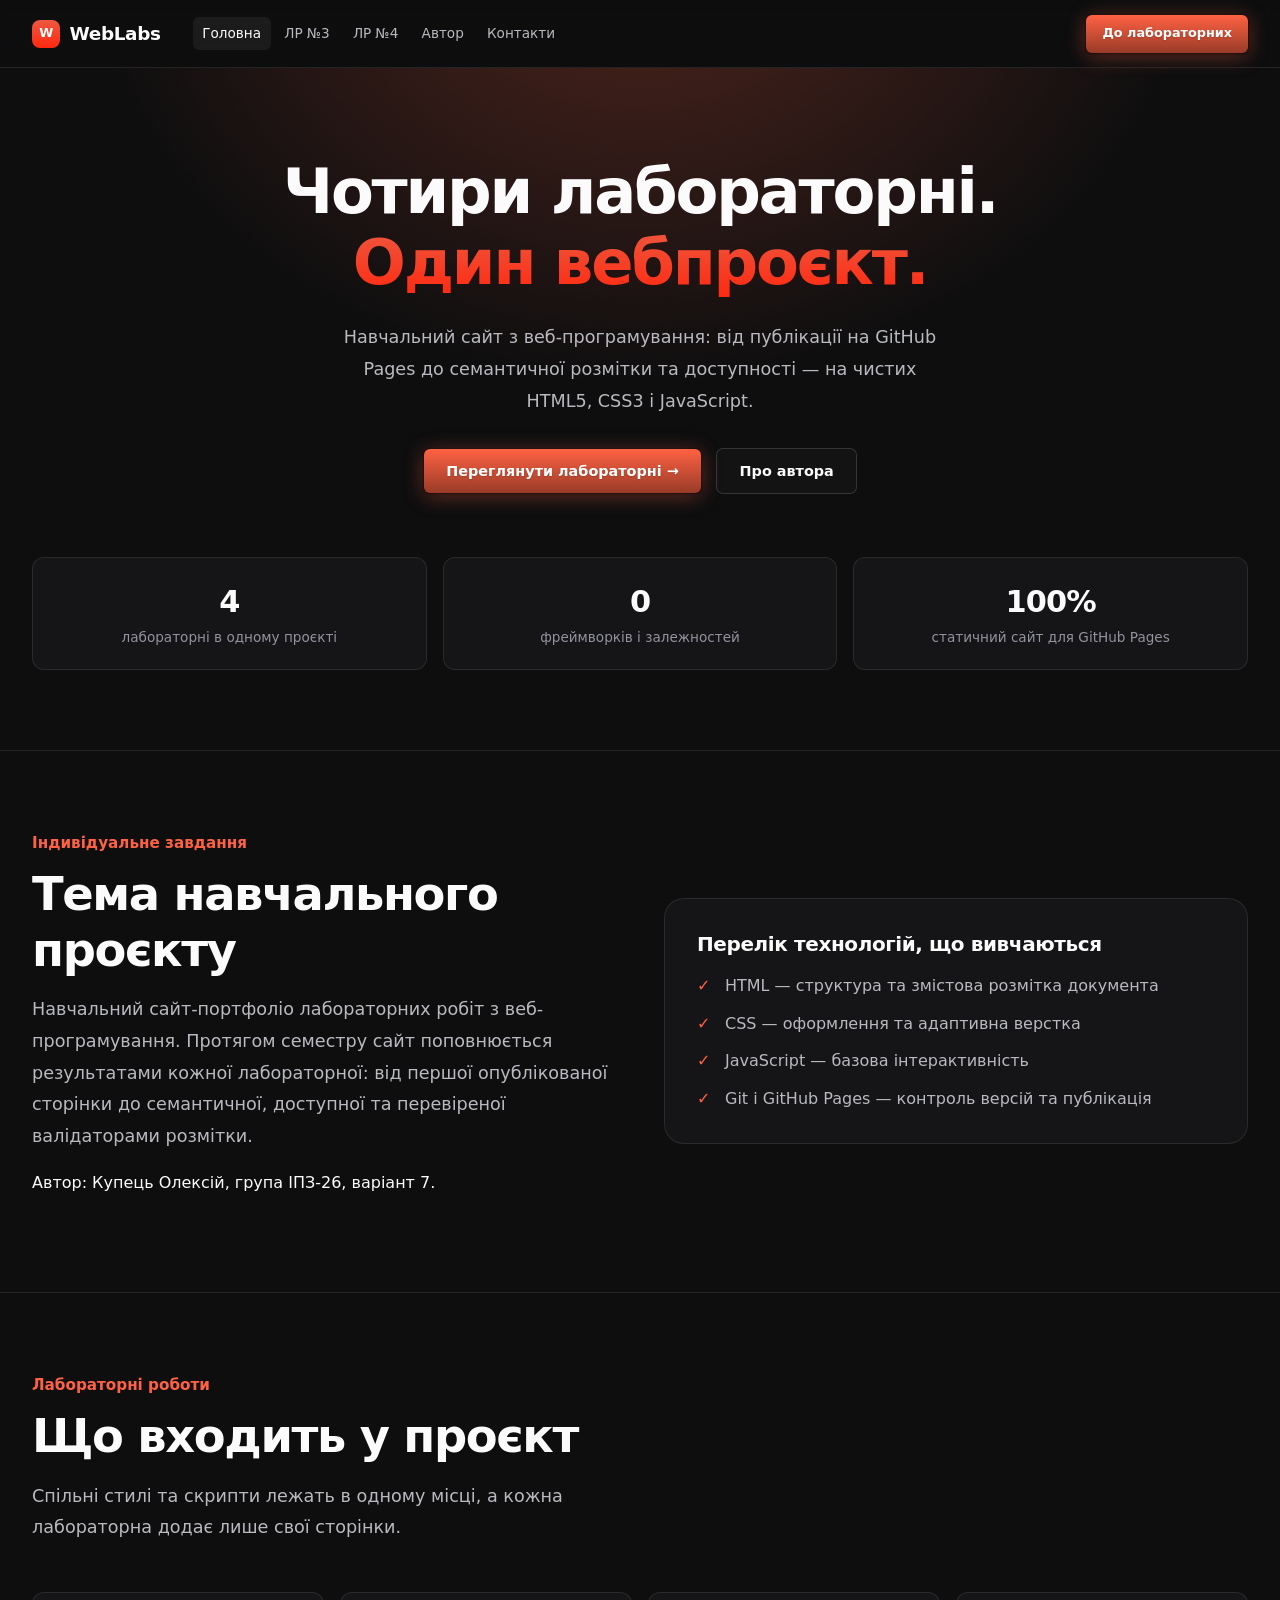
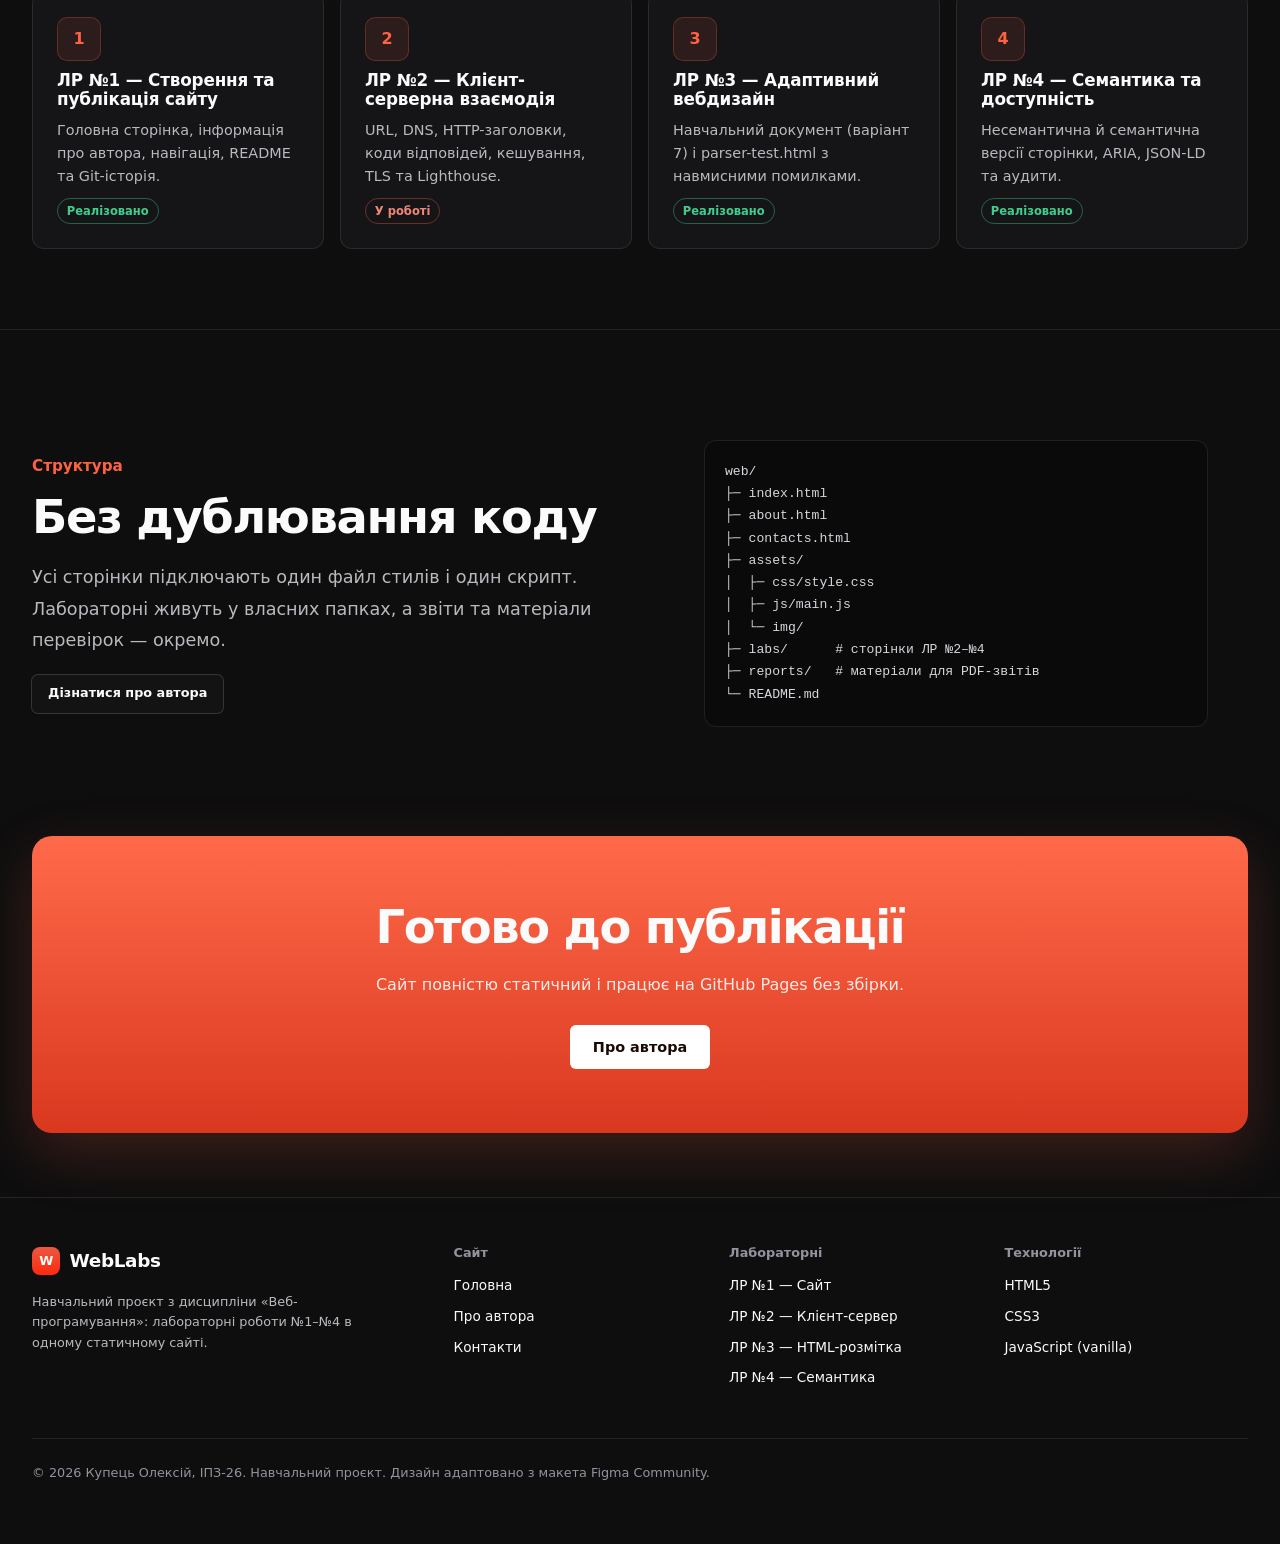
==== commit 594cd738: "Додано тему навчального проєкту, перелік технологій і відомості про автора" ====
--- a/index.html
+++ b/index.html
@@ -16,7 +16,7 @@
     <a class="logo" href="index.html"><span class="logo-mark" aria-hidden="true">W</span>WebLabs</a>
     <button class="nav-toggle" type="button" aria-expanded="false" aria-controls="primary-nav" aria-label="Меню"><span></span></button>
     <nav class="primary-nav" id="primary-nav" aria-label="Головна навігація">
-      <ul class="nav-list"><li><a href="index.html" aria-current="page">Головна</a></li><li><a href="labs/lab3/document.html">ЛР №3</a></li><li><a href="labs/lab4/index.html">ЛР №4</a></li><li><a href="about.html">Автор</a></li></ul>
+      <ul class="nav-list"><li><a href="index.html" aria-current="page">Головна</a></li><li><a href="labs/lab3/document.html">ЛР №3</a></li><li><a href="labs/lab4/index.html">ЛР №4</a></li><li><a href="about.html">Автор</a></li><li><a href="contacts.html">Контакти</a></li></ul>
     </nav>
     <div class="header-actions"><a class="btn btn-primary" href="index.html#labs">До лабораторних</a></div>
   </div>
@@ -38,6 +38,26 @@
     </div>
   </section>
 
+  <section class="section" id="project" aria-labelledby="project-title">
+    <div class="container split">
+      <div class="reveal">
+        <p class="eyebrow">Індивідуальне завдання</p>
+        <h2 class="title-lg" id="project-title">Тема навчального проєкту</h2>
+        <p class="lead">Навчальний сайт-портфоліо лабораторних робіт з веб-програмування. Протягом семестру сайт поповнюється результатами кожної лабораторної: від першої опублікованої сторінки до семантичної, доступної та перевіреної валідаторами розмітки.</p>
+        <p>Автор: Купець Олексій, група ІПЗ-26, варіант 7.</p>
+      </div>
+      <div class="panel reveal">
+        <h2 class="title-md" id="tech-list-title">Перелік технологій, що вивчаються</h2>
+        <ul class="check-list" aria-labelledby="tech-list-title">
+          <li>HTML — структура та змістова розмітка документа</li>
+          <li>CSS — оформлення та адаптивна верстка</li>
+          <li>JavaScript — базова інтерактивність</li>
+          <li>Git і GitHub Pages — контроль версій та публікація</li>
+        </ul>
+      </div>
+    </div>
+  </section>
+
   <section class="section" id="labs" aria-labelledby="labs-title">
     <div class="container">
       <div class="section-head reveal">
@@ -47,7 +67,7 @@
       </div>
       <ul class="card-grid">
         <li class="card reveal"><span class="card-icon" aria-hidden="true">1</span><h3>ЛР №1 — Створення та публікація сайту</h3><p>Головна сторінка, інформація про автора, навігація, README та Git-історія.</p><span class="badge badge-ok">Реалізовано</span></li>
-        <li class="card reveal"><span class="card-icon" aria-hidden="true">2</span><h3>ЛР №2 — Клієнт-серверна взаємодія</h3><p>URL, DNS, HTTP-заголовки, коди відповідей, кешування, TLS та Lighthouse.</p><span class="badge badge-todo">Після публікації</span></li>
+        <li class="card reveal"><span class="card-icon" aria-hidden="true">2</span><h3>ЛР №2 — Клієнт-серверна взаємодія</h3><p>URL, DNS, HTTP-заголовки, коди відповідей, кешування, TLS та Lighthouse.</p><span class="badge badge-todo">У роботі</span></li>
         <li class="card reveal"><span class="card-icon" aria-hidden="true">3</span><h3><a href="labs/lab3/document.html">ЛР №3 — Адаптивний вебдизайн</a></h3><p>Навчальний документ (варіант 7) і parser-test.html з навмисними помилками.</p><span class="badge badge-ok">Реалізовано</span></li>
         <li class="card reveal"><span class="card-icon" aria-hidden="true">4</span><h3><a href="labs/lab4/index.html">ЛР №4 — Семантика та доступність</a></h3><p>Несемантична й семантична версії сторінки, ARIA, JSON-LD та аудити.</p><span class="badge badge-ok">Реалізовано</span></li>
       </ul>
@@ -65,6 +85,7 @@
       <figure class="reveal"><figcaption class="visually-hidden">Структура папок проєкту</figcaption><pre class="code-block"><code>web/
 ├─ index.html
 ├─ about.html
+├─ contacts.html
 ├─ assets/
 │  ├─ css/style.css
 │  ├─ js/main.js
@@ -90,7 +111,7 @@
         <a class="logo" href="index.html"><span class="logo-mark" aria-hidden="true">W</span>WebLabs</a>
         <p class="footer-note">Навчальний проєкт з дисципліни «Веб-програмування»: лабораторні роботи №1–№4 в одному статичному сайті.</p>
       </div>
-      <div><h2>Сайт</h2><ul><li><a href="index.html">Головна</a></li><li><a href="about.html">Про автора</a></li></ul></div>
+      <div><h2>Сайт</h2><ul><li><a href="index.html">Головна</a></li><li><a href="about.html">Про автора</a></li><li><a href="contacts.html">Контакти</a></li></ul></div>
       <div><h2>Лабораторні</h2><ul><li><a href="index.html#labs">ЛР №1 — Сайт</a></li><li>ЛР №2 — Клієнт-сервер</li><li><a href="labs/lab3/document.html">ЛР №3 — HTML-розмітка</a></li><li><a href="labs/lab4/index.html">ЛР №4 — Семантика</a></li></ul></div>
       <div><h2>Технології</h2><ul><li>HTML5</li><li>CSS3</li><li>JavaScript (vanilla)</li></ul></div>
     </div>
--- a/assets/css/style.css
+++ b/assets/css/style.css
@@ -222,3 +222,16 @@
 /* Посилання-заголовки карток */
 .card h3 a::after { content: ""; position: absolute; inset: 0; }
 .card h3 a:hover { color: var(--accent-light); }
+
+/* Запобігає розпиранню grid-колонок довгим вмістом (код, таблиці) */
+.split > * { min-width: 0; }
+
+/* Theme/about blocks (ЛР №1) */
+.title-md { font-size: 1.25rem; line-height: 1.3; margin: 0 0 1rem; }
+.check-list { list-style: none; margin: 0; padding: 0; display: grid; gap: .75rem; }
+.check-list li { position: relative; padding-left: 1.75rem; color: var(--text-muted, #b3b3b3); }
+.check-list li::before { content: "✓"; position: absolute; left: 0; color: var(--accent); font-weight: 700; }
+.prose-block { max-width: 72ch; }
+.prose-block p { margin: 0 0 1rem; color: var(--text-muted, #b3b3b3); line-height: 1.7; }
+address { font-style: normal; }
+.title-lg + .lead, .title-lg + p { margin-top: 1rem; }
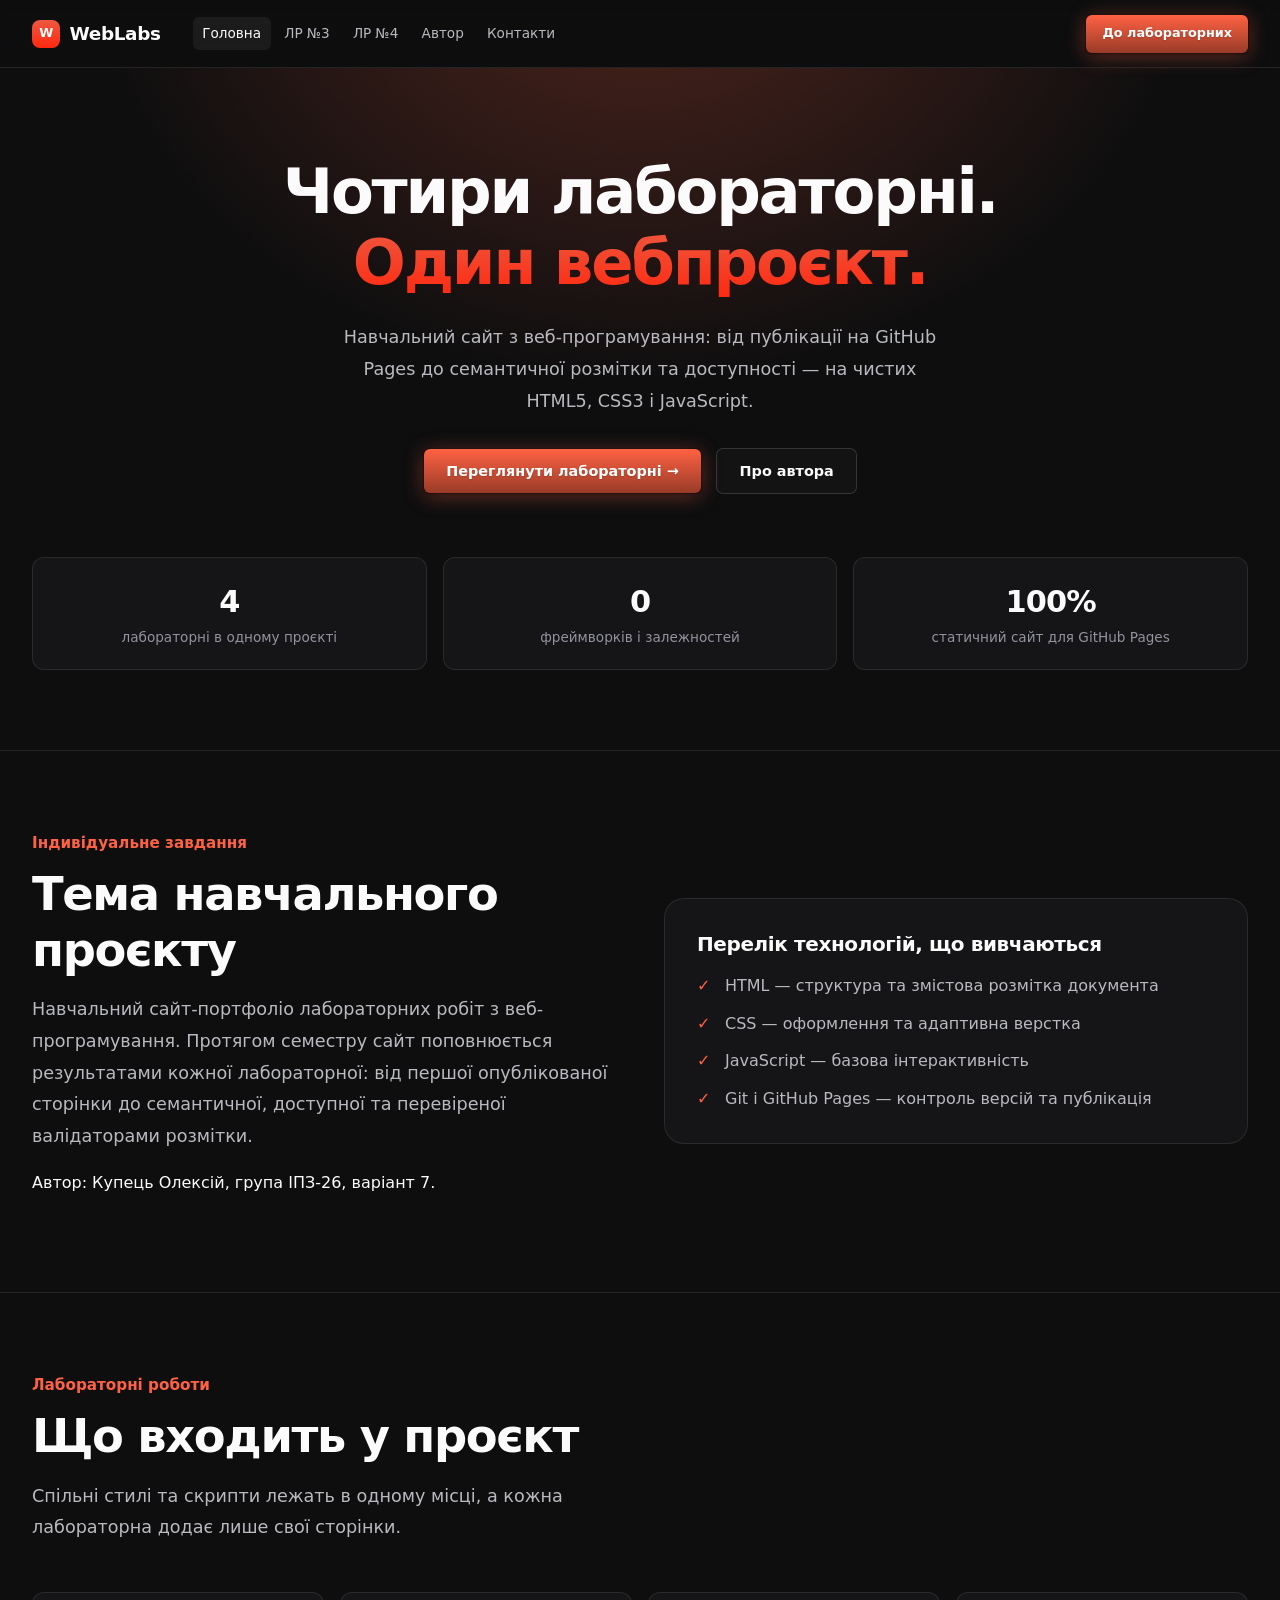
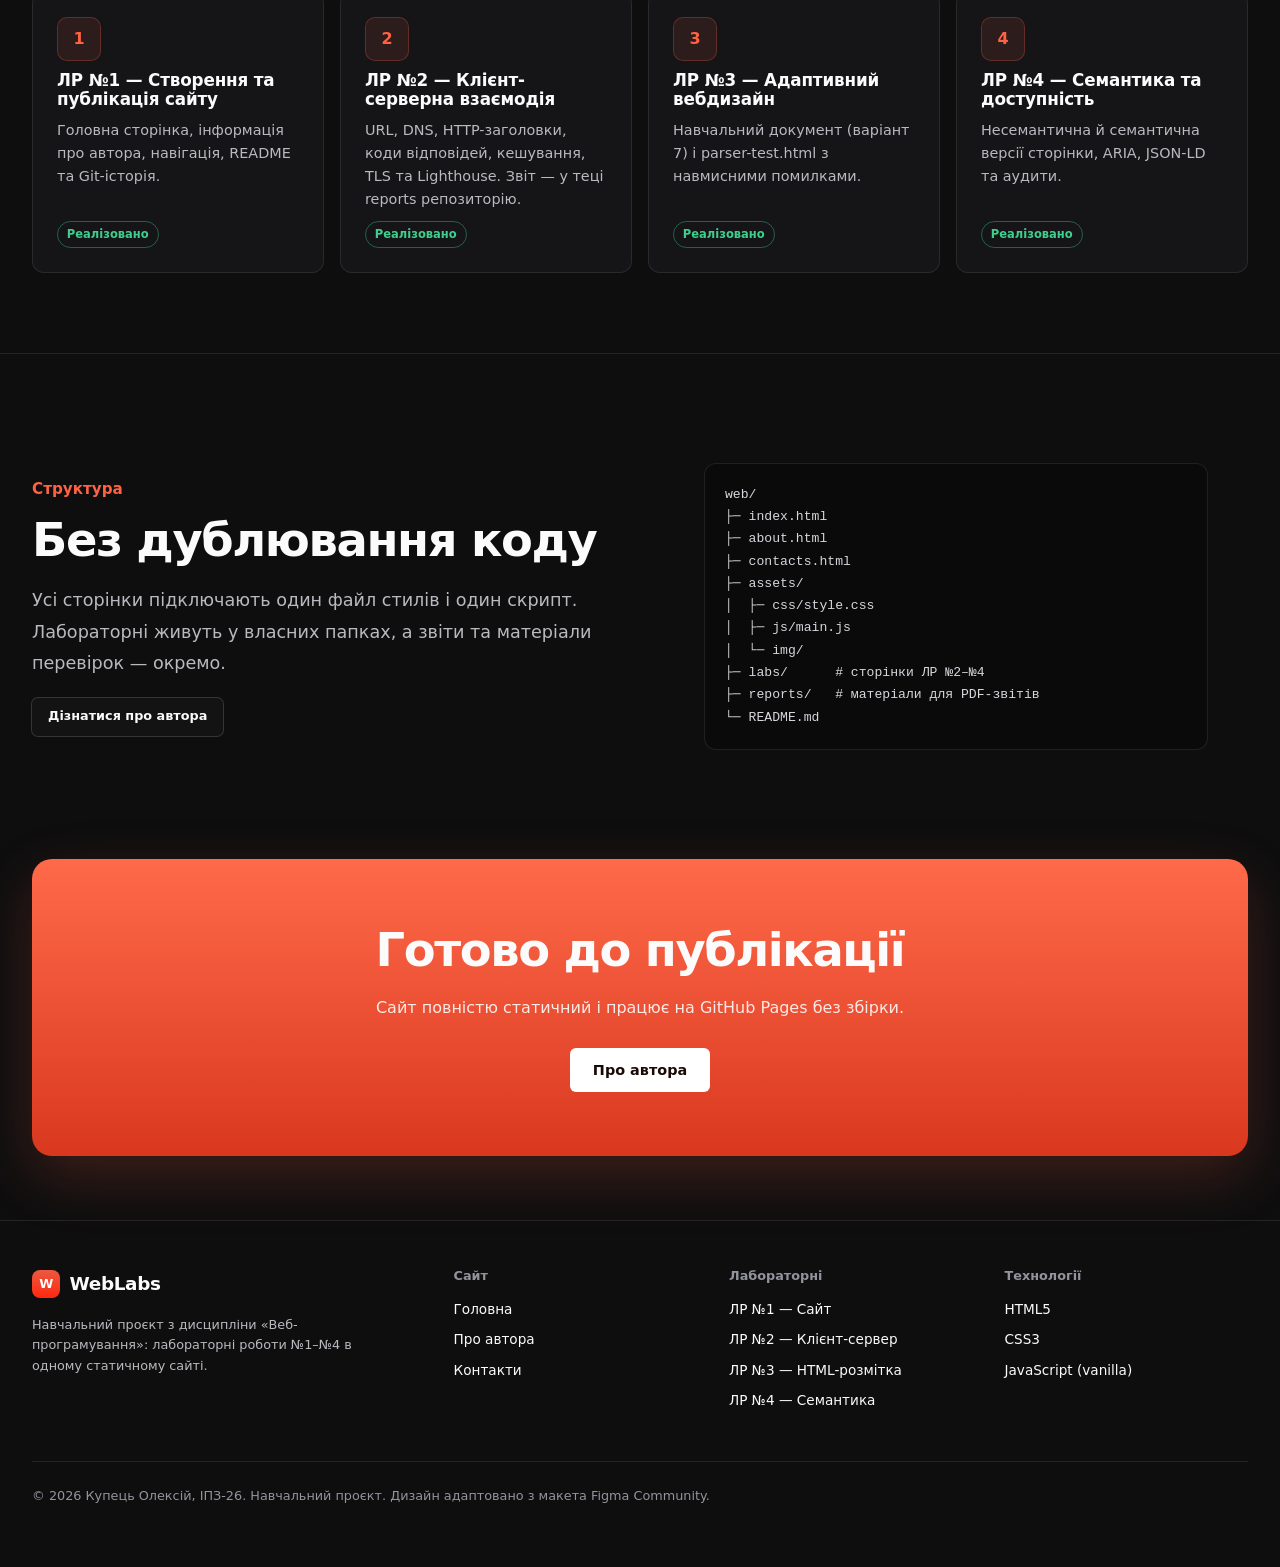
==== commit 708ecbd2: "Позначено ЛР № 2 як виконану на головній сторінці та в README" ====
--- a/index.html
+++ b/index.html
@@ -67,7 +67,7 @@
       </div>
       <ul class="card-grid">
         <li class="card reveal"><span class="card-icon" aria-hidden="true">1</span><h3>ЛР №1 — Створення та публікація сайту</h3><p>Головна сторінка, інформація про автора, навігація, README та Git-історія.</p><span class="badge badge-ok">Реалізовано</span></li>
-        <li class="card reveal"><span class="card-icon" aria-hidden="true">2</span><h3>ЛР №2 — Клієнт-серверна взаємодія</h3><p>URL, DNS, HTTP-заголовки, коди відповідей, кешування, TLS та Lighthouse.</p><span class="badge badge-todo">У роботі</span></li>
+        <li class="card reveal"><span class="card-icon" aria-hidden="true">2</span><h3>ЛР №2 — Клієнт-серверна взаємодія</h3><p>URL, DNS, HTTP-заголовки, коди відповідей, кешування, TLS та Lighthouse. Звіт — у теці reports репозиторію.</p><span class="badge badge-ok">Реалізовано</span></li>
         <li class="card reveal"><span class="card-icon" aria-hidden="true">3</span><h3><a href="labs/lab3/document.html">ЛР №3 — Адаптивний вебдизайн</a></h3><p>Навчальний документ (варіант 7) і parser-test.html з навмисними помилками.</p><span class="badge badge-ok">Реалізовано</span></li>
         <li class="card reveal"><span class="card-icon" aria-hidden="true">4</span><h3><a href="labs/lab4/index.html">ЛР №4 — Семантика та доступність</a></h3><p>Несемантична й семантична версії сторінки, ARIA, JSON-LD та аудити.</p><span class="badge badge-ok">Реалізовано</span></li>
       </ul>
@@ -115,7 +115,7 @@
       <div><h2>Лабораторні</h2><ul><li><a href="index.html#labs">ЛР №1 — Сайт</a></li><li>ЛР №2 — Клієнт-сервер</li><li><a href="labs/lab3/document.html">ЛР №3 — HTML-розмітка</a></li><li><a href="labs/lab4/index.html">ЛР №4 — Семантика</a></li></ul></div>
       <div><h2>Технології</h2><ul><li>HTML5</li><li>CSS3</li><li>JavaScript (vanilla)</li></ul></div>
     </div>
-    <p class="copyright">© <span id="year">2026</span> Купець Олексій, ІПЗ-26. Навчальний проєкт. Дизайн адаптовано з макета Figma Community.</p>
+    <p class="copyright">© <time id="year" datetime="2026">2026</time> Купець Олексій, ІПЗ-26. Навчальний проєкт. Дизайн адаптовано з макета Figma Community.</p>
   </div>
 </footer>
 <script src="assets/js/main.js" defer></script>
--- a/assets/css/style.css
+++ b/assets/css/style.css
@@ -54,7 +54,10 @@
 .container { width: min(100% - 2rem, var(--container)); margin-inline: auto; }
 .visually-hidden {
   position: absolute; width: 1px; height: 1px; margin: -1px; padding: 0;
-  overflow: hidden; clip: rect(0 0 0 0); white-space: nowrap; border: 0;
+  overflow: hidden; clip-path: inset(50%); white-space: nowrap; border: 0;
+}
+.visually-hidden.focusable:focus, .visually-hidden.focusable:focus-visible {
+  position: static; width: auto; height: auto; margin: 0; clip-path: none; white-space: normal;
 }
 .skip-link {
   position: absolute; left: 1rem; top: -4rem; z-index: 200;
@@ -235,3 +238,5 @@
 .prose-block p { margin: 0 0 1rem; color: var(--text-muted, #b3b3b3); line-height: 1.7; }
 address { font-style: normal; }
 .title-lg + .lead, .title-lg + p { margin-top: 1rem; }
+
+.article-footer { margin-top: 2.5rem; padding-top: 1rem; border-top: 1px solid var(--border); font-size: .9rem; color: var(--text-dim); }
